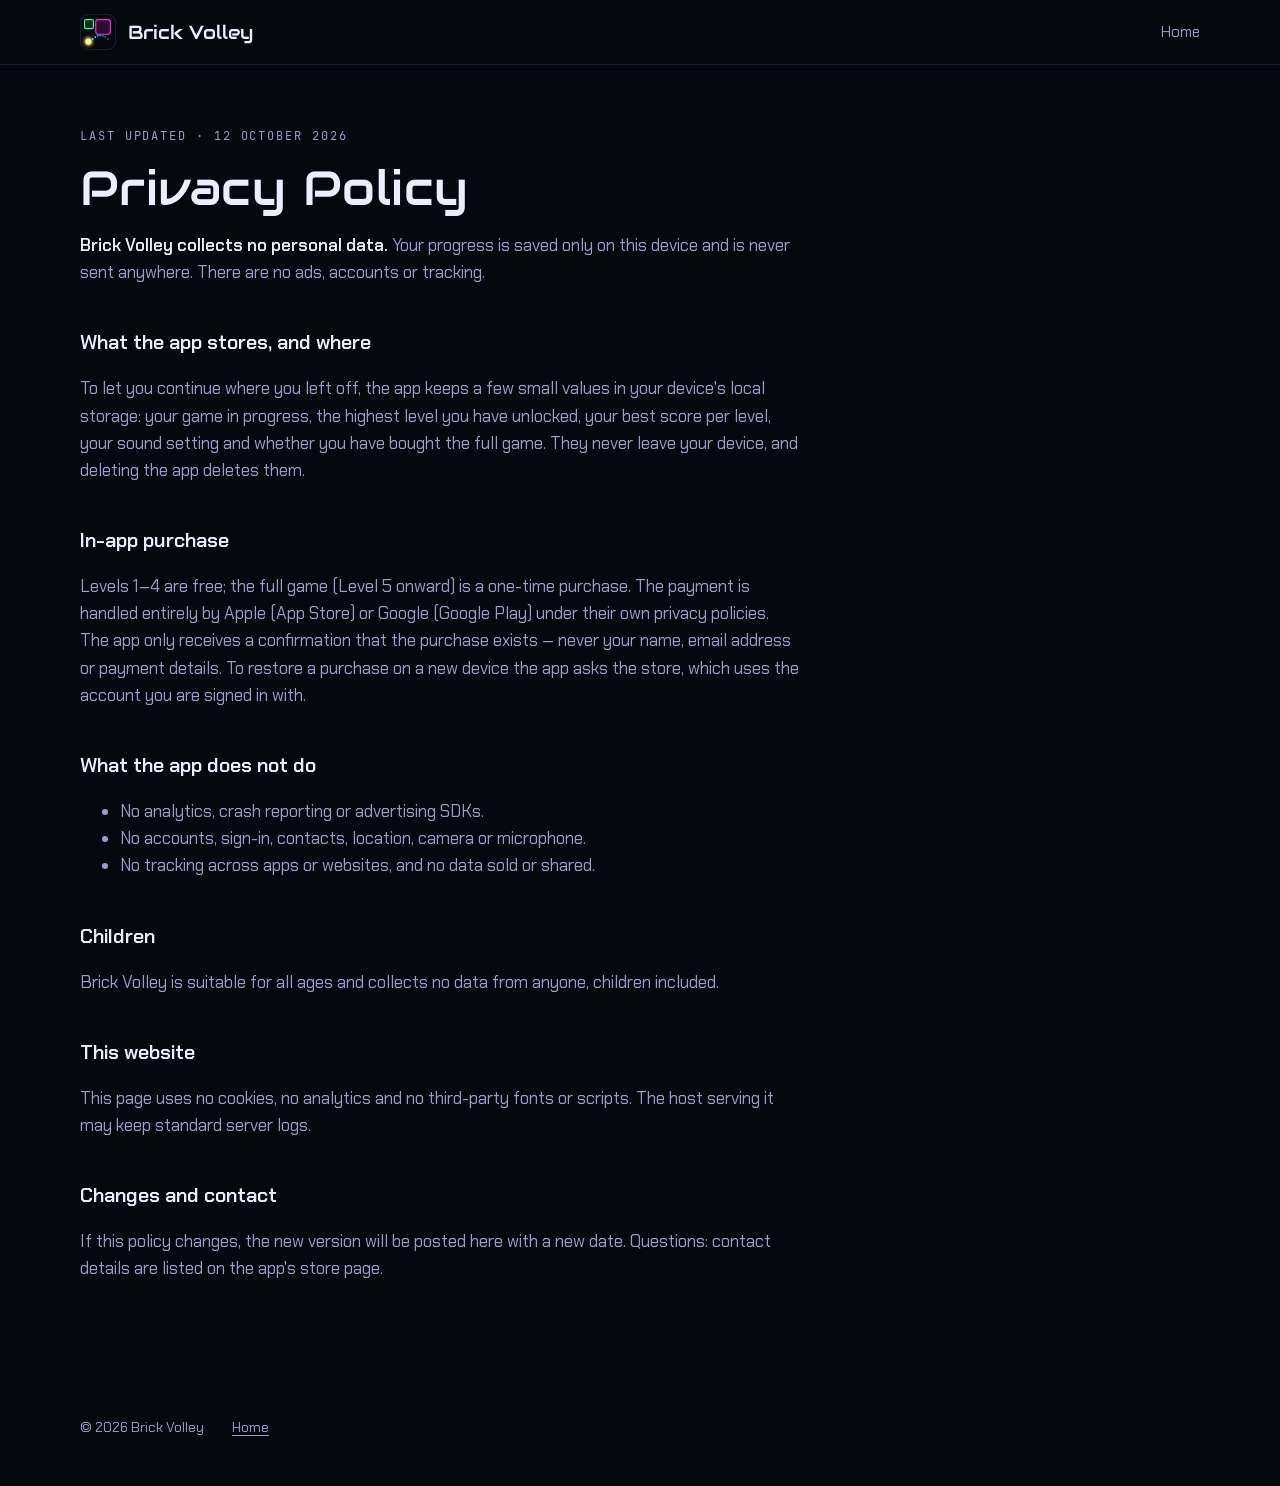
==== privacy.html @ 8161d1b4 "feat(site): add landing page and privacy policy for GitHub Pages - Static neon editorial landing pag" ====
<!doctype html>
<html lang="en">
<head>
<meta charset="utf-8">
<meta name="viewport" content="width=device-width, initial-scale=1">
<title>Privacy Policy — Brick Volley</title>
<meta name="description" content="Brick Volley collects no personal data. Progress stays on your device; purchases are handled by Apple or Google.">
<meta name="theme-color" content="#07070F">
<link rel="icon" href="assets/logo.svg" type="image/svg+xml">
<link rel="stylesheet" href="style.css">
</head>
<body>

<header class="top">
  <div class="wrap">
    <a class="brand" href="index.html"><img src="assets/logo.svg" width="36" height="36" alt="">Brick Volley</a>
    <nav aria-label="Sections"><a class="keep" href="index.html">Home</a></nav>
  </div>
</header>

<main class="wrap">
  <article class="doc">
    <span class="tag">Last updated · 12 October 2026</span>
    <h1 class="display">Privacy Policy</h1>
    <p><strong>Brick Volley collects no personal data.</strong> Your progress is saved only on this device and is never sent anywhere. There are no ads, accounts or tracking.</p>

    <h2>What the app stores, and where</h2>
    <p>To let you continue where you left off, the app keeps a few small values in your device's local storage: your game in progress, the highest level you have unlocked, your best score per level, your sound setting and whether you have bought the full game. They never leave your device, and deleting the app deletes them.</p>

    <h2>In-app purchase</h2>
    <p>Levels 1–4 are free; the full game (Level 5 onward) is a one-time purchase. The payment is handled entirely by Apple (App Store) or Google (Google Play) under their own privacy policies. The app only receives a confirmation that the purchase exists — never your name, email address or payment details. To restore a purchase on a new device the app asks the store, which uses the account you are signed in with.</p>

    <h2>What the app does not do</h2>
    <ul>
      <li>No analytics, crash reporting or advertising SDKs.</li>
      <li>No accounts, sign-in, contacts, location, camera or microphone.</li>
      <li>No tracking across apps or websites, and no data sold or shared.</li>
    </ul>

    <h2>Children</h2>
    <p>Brick Volley is suitable for all ages and collects no data from anyone, children included.</p>

    <h2>This website</h2>
    <p>This page uses no cookies, no analytics and no third-party fonts or scripts. The host serving it may keep standard server logs.</p>

    <h2>Changes and contact</h2>
    <p>If this policy changes, the new version will be posted here with a new date. Questions: <!-- TODO before submission: add the support email you use for the App Store listing. -->contact details are listed on the app's store page.</p>
  </article>
</main>

<footer>
  <div class="wrap"><span>© 2026 Brick Volley</span><a href="index.html">Home</a></div>
</footer>

</body>
</html>
---- style.css ----
@font-face { font-family: 'Audiowide'; src: url('assets/fonts/audiowide_regular.ttf') format('truetype'); font-display: swap; }
@font-face { font-family: 'Chakra Petch'; src: url('assets/fonts/chakra_petch_regular.ttf') format('truetype'); font-weight: 400; font-display: swap; }
@font-face { font-family: 'Chakra Petch'; src: url('assets/fonts/chakra_petch_semibold.ttf') format('truetype'); font-weight: 600 700; font-display: swap; }
@font-face { font-family: 'JetBrains Mono'; src: url('assets/fonts/jetbrains_mono_regular.ttf') format('truetype'); font-display: swap; }

/* Same tokens as the game (lib/theme). The game is dark-only, so is its site. */
:root {
  --void: #07070F; --board: #0A0A16; --c1: #0F0F1E; --c2: #151528; --c3: #1C1C33;
  --grid: #16163A; --outline: #34345E; --text: #EDEDFF; --muted: #9D9DC8;
  --cyan: #00F0FF; --ink: #021418; --mag: #FF2BD6; --green: #39FF88; --yellow: #FFE94D;
  --rail: 64px; --max: 1120px;
  color-scheme: dark;
}
* { box-sizing: border-box; }
html { scroll-behavior: smooth; }
@media (prefers-reduced-motion: reduce) { html { scroll-behavior: auto; } * { animation: none !important; transition: none !important; } }
body {
  margin: 0; background: var(--void); color: var(--text);
  font: 400 17px/1.6 'Chakra Petch', system-ui, sans-serif; -webkit-font-smoothing: antialiased;
}
a { color: var(--cyan); text-underline-offset: 3px; }
a:focus-visible, .btn:focus-visible { outline: 2px solid var(--cyan); outline-offset: 3px; }
img { display: block; max-width: 100%; height: auto; }
.wrap { width: min(var(--max), 100% - 32px); margin-inline: auto; }
.tag { font: 400 12px/1.3 'JetBrains Mono', ui-monospace, monospace; letter-spacing: .16em; text-transform: uppercase; color: var(--muted); }
.display { font-family: 'Audiowide', sans-serif; font-weight: 400; letter-spacing: .01em; }
.num { font-family: 'Chakra Petch', sans-serif; font-weight: 600; font-variant-numeric: tabular-nums; }

/* header */
.top { position: sticky; top: 0; z-index: 10; background: rgb(7 7 15 / .86); backdrop-filter: blur(10px); border-bottom: 1px solid var(--c3); }
.top .wrap { display: flex; align-items: center; gap: 16px; height: 64px; }
.brand { display: flex; align-items: center; gap: 12px; color: var(--text); text-decoration: none; font-family: 'Audiowide', sans-serif; font-size: 19px; }
.top nav { margin-left: auto; display: flex; gap: 22px; }
.top nav a { color: var(--muted); text-decoration: none; font-size: 15px; }
.top nav a:hover { color: var(--text); }
@media (max-width: 560px) { .top nav a:not(.keep) { display: none; } }

/* hero */
.hero { position: relative; overflow: hidden; border-bottom: 1px solid var(--c3); }
.hero .wrap { display: grid; grid-template-columns: 1.1fr .9fr; gap: 48px; align-items: center; padding: 72px 0 80px; }
.hero h1 { font-size: clamp(40px, 6.4vw, 76px); line-height: 1.02; margin: 18px 0 0; }
.hero h1 span { color: var(--muted); }
.hero .lede { font-size: 19px; color: var(--muted); max-width: 34ch; margin: 22px 0 32px; text-wrap: pretty; }
.cta { display: flex; flex-wrap: wrap; gap: 12px; align-items: center; }
.btn {
  display: inline-flex; align-items: center; gap: 12px; min-height: 52px; padding: 0 22px;
  font: 600 16px 'Chakra Petch', sans-serif; text-decoration: none; color: var(--text);
  border: 1.5px solid var(--outline); background: var(--c1);
  clip-path: polygon(10px 0, 100% 0, 100% calc(100% - 10px), calc(100% - 10px) 100%, 0 100%, 0 10px);
}
.btn small { display: block; font: 400 11px/1.2 'JetBrains Mono', monospace; letter-spacing: .12em; text-transform: uppercase; color: var(--muted); }
.btn.soon { cursor: default; }
.btn svg { flex: none; }
.free { margin-top: 18px; color: var(--muted); font-size: 15px; }
.free b { color: var(--green); font-weight: 600; }

.phone {
  position: relative; justify-self: center; width: min(320px, 78vw); aspect-ratio: 393 / 852;
  border-radius: 46px; padding: 10px; background: #000;
  box-shadow: 0 0 0 1.5px #23233f, 0 0 60px rgb(0 240 255 / .18), 0 0 120px rgb(255 43 214 / .10);
}
.phone img { width: 100%; height: 100%; object-fit: cover; border-radius: 37px; }
.trace { position: absolute; inset: 0; pointer-events: none; opacity: .55; }
@media (max-width: 860px) {
  .hero .wrap { grid-template-columns: 1fr; padding: 48px 0 56px; gap: 40px; }
}

/* numbered editorial sections */
section { border-bottom: 1px solid var(--c3); }
.section-head { display: grid; grid-template-columns: var(--rail) 1fr; padding: 64px 0 28px; }
.section-head .tag { padding-top: 14px; }
.section-head h2 { font-size: clamp(28px, 4vw, 44px); line-height: 1.1; margin: 0; }
.rows { border-top: 1px solid var(--c3); }
.row { display: grid; grid-template-columns: var(--rail) 1fr auto; align-items: baseline; gap: 0 16px; padding: 22px 0; border-bottom: 1px solid var(--c3); position: relative; }
.row:last-child { border-bottom: 0; }
.row .n { color: var(--muted); text-align: right; padding-right: 16px; border-right: 1px solid var(--c3); align-self: stretch; }
.row h3 { margin: 0; font-size: 22px; font-weight: 600; }
.row p { margin: 6px 0 0; color: var(--muted); max-width: 62ch; text-wrap: pretty; }
.row.primary::before { content: ''; position: absolute; left: calc(var(--rail) - 2px); top: 0; bottom: 0; width: 3px; background: var(--cyan); box-shadow: 0 0 12px rgb(0 240 255 / .7); }
.row.primary .n, .row.primary h3 { color: var(--cyan); }
.row .side { color: var(--muted); font-size: 15px; white-space: nowrap; }
@media (max-width: 560px) { :root { --rail: 44px; } .row { grid-template-columns: var(--rail) 1fr; } .row .side { grid-column: 2; margin-top: 8px; } }

/* screenshots */
.shots { display: grid; grid-template-columns: repeat(4, 1fr); gap: 20px; padding: 40px 0 72px; }
.shots figure { margin: 0; }
.shots img { border-radius: 22px; border: 1.5px solid var(--c3); }
.shots figcaption { margin-top: 12px; }
@media (max-width: 860px) { .shots { grid-template-columns: repeat(2, 1fr); } }

/* pricing ledger */
.ledger { padding-bottom: 72px; }
.row .price { font-size: 26px; color: var(--text); }
.row .price.free-p { color: var(--green); }
.note { color: var(--muted); font-size: 15px; padding: 18px 0 0 var(--rail); }

/* footer */
footer { padding: 36px 0 48px; color: var(--muted); font-size: 14px; }
footer .wrap { display: flex; flex-wrap: wrap; gap: 12px 28px; align-items: center; }
footer a { color: var(--muted); }

/* long-form (privacy) */
.doc { max-width: 720px; padding: 56px 0 80px; }
.doc h1 { font-size: clamp(32px, 5vw, 48px); line-height: 1.1; margin: 14px 0 8px; }
.doc h2 { font-size: 20px; font-weight: 600; margin: 40px 0 8px; color: var(--text); }
.doc p, .doc li { color: var(--muted); }
.doc strong { color: var(--text); font-weight: 600; }
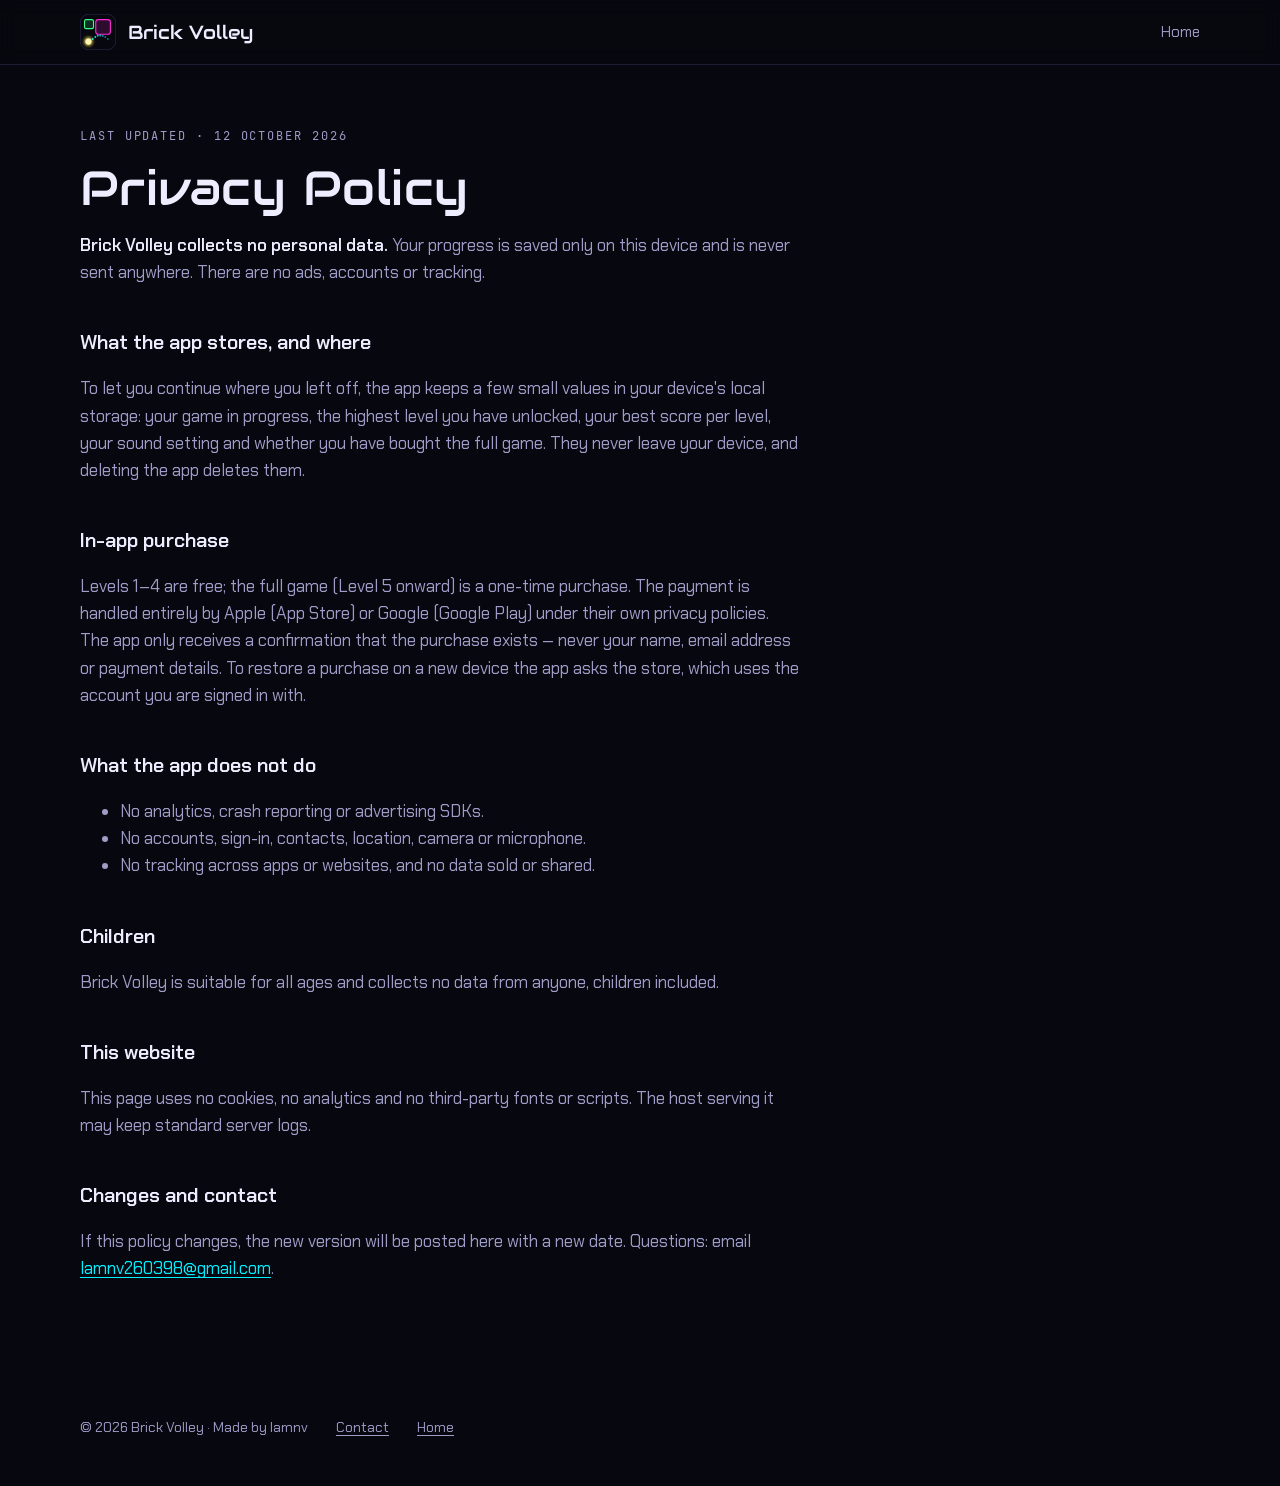
==== commit d709db48: "feat(site): add developer contact and keep Pricing in mobile nav - Name the developer and add a Cont" ====
--- a/privacy.html
+++ b/privacy.html
@@ -6,6 +6,14 @@
 <title>Privacy Policy — Brick Volley</title>
 <meta name="description" content="Brick Volley collects no personal data. Progress stays on your device; purchases are handled by Apple or Google.">
 <meta name="theme-color" content="#07070F">
+<link rel="canonical" href="https://nguyenvanlamm.github.io/brick-volley-site/privacy.html">
+<meta property="og:title" content="Privacy Policy — Brick Volley">
+<meta property="og:description" content="Brick Volley collects no personal data. Progress stays on your device; purchases are handled by Apple or Google.">
+<meta property="og:type" content="website">
+<meta property="og:url" content="https://nguyenvanlamm.github.io/brick-volley-site/privacy.html">
+<meta property="og:site_name" content="Brick Volley">
+<meta property="og:image" content="https://nguyenvanlamm.github.io/brick-volley-site/assets/img/game-aim.webp">
+<meta name="twitter:card" content="summary">
 <link rel="icon" href="assets/logo.svg" type="image/svg+xml">
 <link rel="stylesheet" href="style.css">
 </head>
@@ -44,12 +52,12 @@
     <p>This page uses no cookies, no analytics and no third-party fonts or scripts. The host serving it may keep standard server logs.</p>
 
     <h2>Changes and contact</h2>
-    <p>If this policy changes, the new version will be posted here with a new date. Questions: <!-- TODO before submission: add the support email you use for the App Store listing. -->contact details are listed on the app's store page.</p>
+    <p>If this policy changes, the new version will be posted here with a new date. Questions: email <a href="mailto:lamnv260398@gmail.com">lamnv260398@gmail.com</a>.</p>
   </article>
 </main>
 
 <footer>
-  <div class="wrap"><span>© 2026 Brick Volley</span><a href="index.html">Home</a></div>
+  <div class="wrap"><span>© 2026 Brick Volley · Made by lamnv</span><a href="mailto:lamnv260398@gmail.com">Contact</a><a href="index.html">Home</a></div>
 </footer>
 
 </body>
--- a/style.css
+++ b/style.css
@@ -34,6 +34,9 @@
 .top nav a { color: var(--muted); text-decoration: none; font-size: 15px; }
 .top nav a:hover { color: var(--text); }
 @media (max-width: 560px) { .top nav a:not(.keep) { display: none; } }
+/* Two links stay on phones (Pricing, Privacy); tighten the bar so the wordmark keeps one line at 320px. */
+.brand { white-space: nowrap; }
+@media (max-width: 360px) { .brand { gap: 8px; font-size: 17px; } .top nav { gap: 14px; } }
 
 /* hero */
 .hero { position: relative; overflow: hidden; border-bottom: 1px solid var(--c3); }
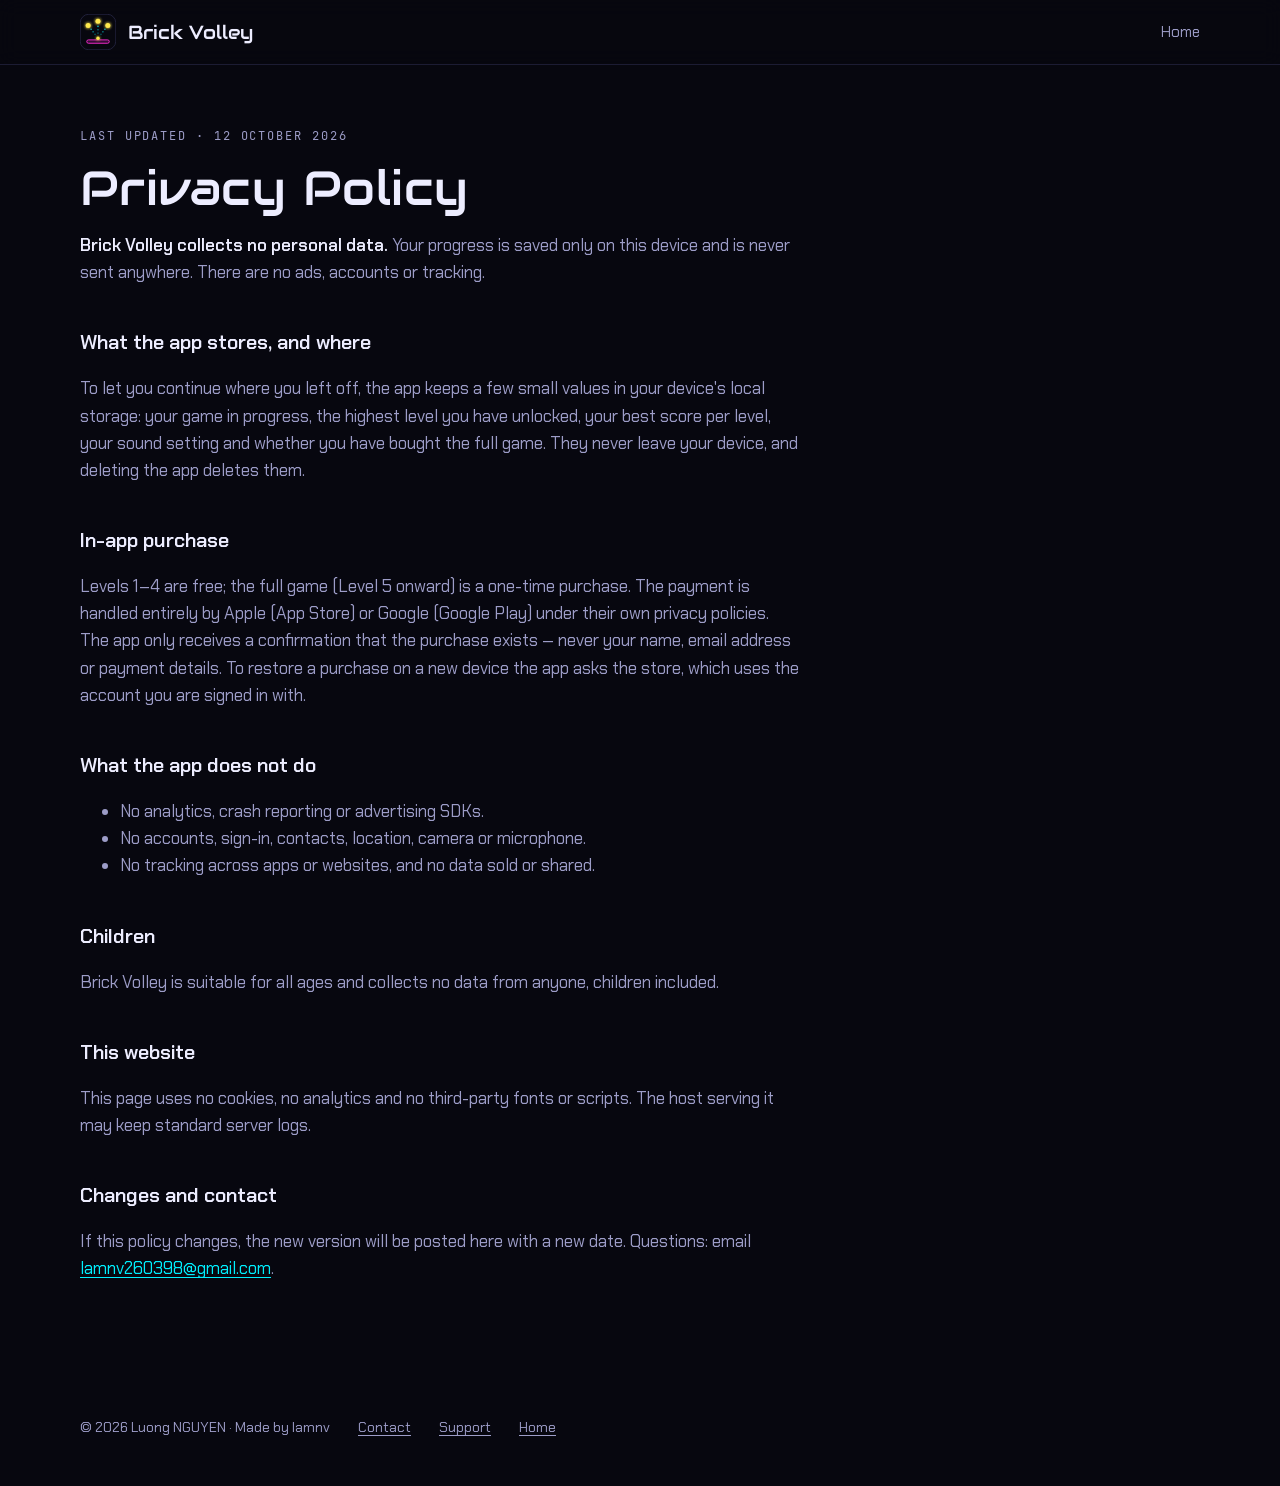
==== commit 91b970d8: "feat(site): lead with the volley paddle and add a support page The game now has a volley paddle: dur" ====
--- a/privacy.html
+++ b/privacy.html
@@ -57,7 +57,7 @@
 </main>
 
 <footer>
-  <div class="wrap"><span>© 2026 Brick Volley · Made by lamnv</span><a href="mailto:lamnv260398@gmail.com">Contact</a><a href="index.html">Home</a></div>
+  <div class="wrap"><span>© 2026 Luong NGUYEN · Made by lamnv</span><a href="mailto:lamnv260398@gmail.com">Contact</a><a href="support.html">Support</a><a href="index.html">Home</a></div>
 </footer>
 
 </body>
